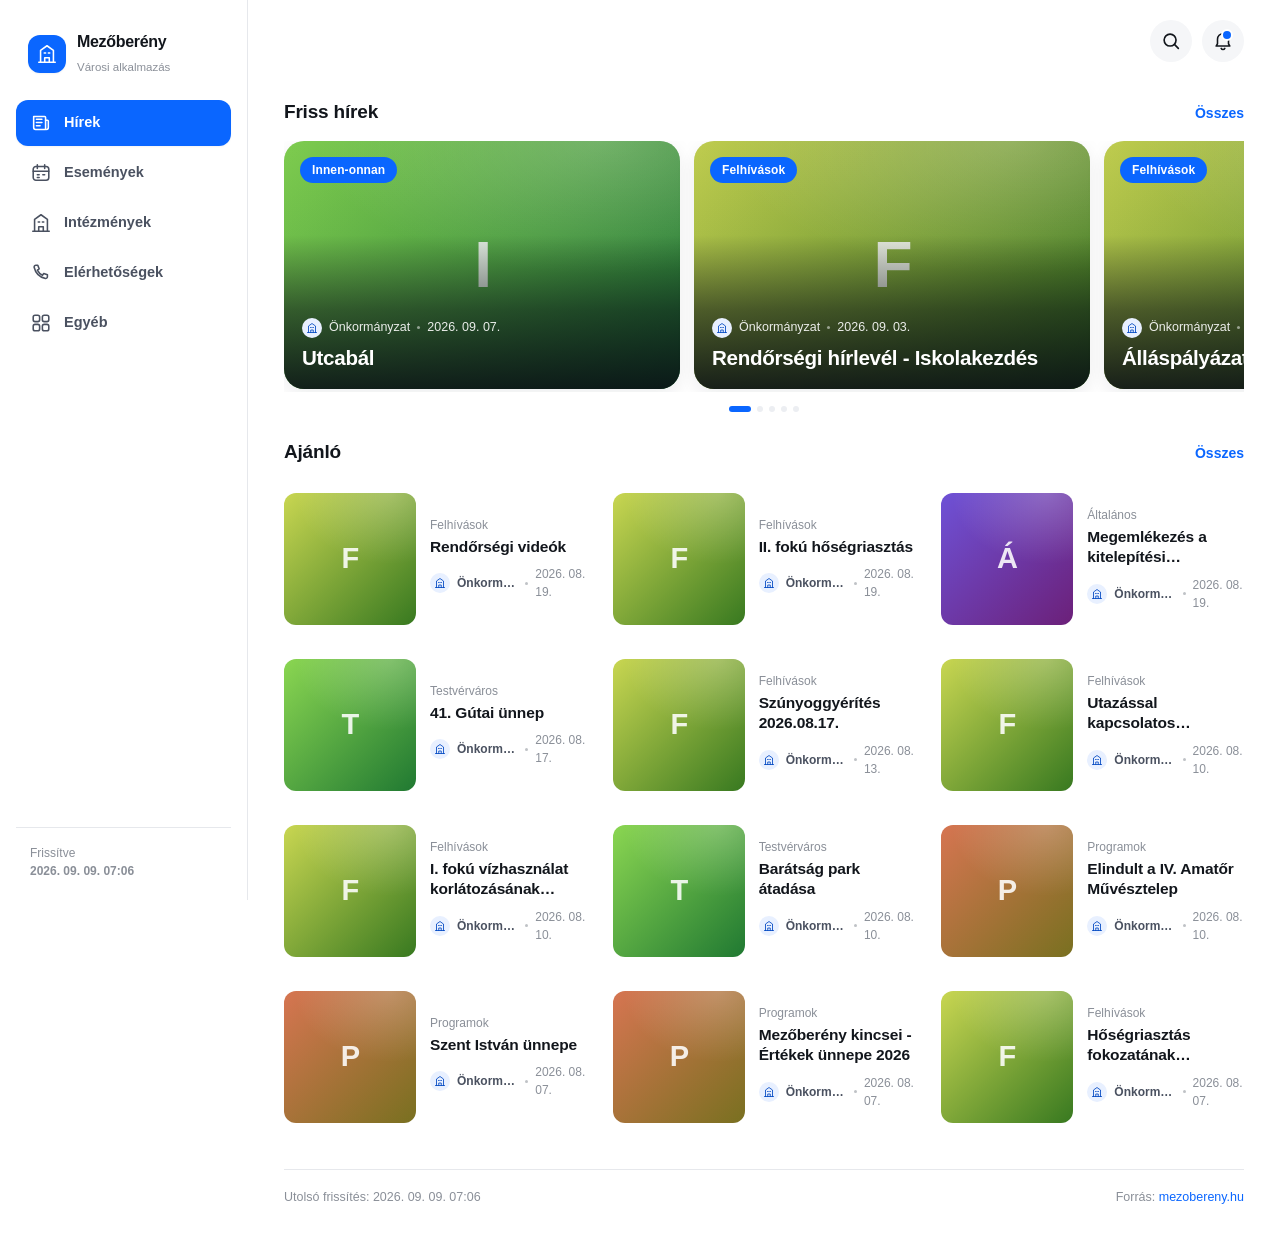
==== index.html @ 63f13761 "feat: Mezőberény hírolvasó és városi információs webalkalmazás Statikus, buildless webalkalmazás Git" ====
<!DOCTYPE html>
<html lang="hu">
<head>
<meta charset="utf-8">
<meta name="viewport" content="width=device-width, initial-scale=1, viewport-fit=cover">
<title>Mezőberény App</title>
<meta name="description" content="Mezőberény hírei, eseményei, intézményei és elérhetőségei egy helyen.">
<meta name="theme-color" content="#0a66ff">
<link rel="icon" href="data:image/svg+xml,<svg xmlns='http://www.w3.org/2000/svg' viewBox='0 0 100 100'><rect width='100' height='100' rx='22' fill='%230a66ff'/><text x='50' y='71' font-size='58' font-family='system-ui,sans-serif' font-weight='700' fill='white' text-anchor='middle'>M</text></svg>">
<link rel="stylesheet" href="assets/css/app.css">
</head>
<body>

<!-- Ikonkészlet: egyszer definiálva, <use>-zal hivatkozva. -->
<svg width="0" height="0" style="position:absolute" aria-hidden="true" focusable="false">
  <defs>
    <g id="i-news" fill="none" stroke="currentColor" stroke-width="1.7" stroke-linecap="round" stroke-linejoin="round">
      <path d="M4 5h12a1 1 0 0 1 1 1v13H6a2 2 0 0 1-2-2V5Z"/>
      <path d="M17 9h2a1 1 0 0 1 1 1v7a2 2 0 0 1-2 2"/>
      <path d="M7 8h6M7 11.5h6M7 15h4"/>
    </g>
    <g id="i-calendar" fill="none" stroke="currentColor" stroke-width="1.7" stroke-linecap="round" stroke-linejoin="round">
      <rect x="3.5" y="5" width="17" height="15" rx="3"/>
      <path d="M8 3v4M16 3v4M3.5 10h17M8 14h2M14 14h2M8 17h2"/>
    </g>
    <g id="i-building" fill="none" stroke="currentColor" stroke-width="1.7" stroke-linecap="round" stroke-linejoin="round">
      <path d="M3 21h18"/>
      <path d="M5 21V8l7-5 7 5v13"/>
      <path d="M9.5 21v-5h5v5"/>
      <path d="M9 11h1.5M13.5 11H15"/>
    </g>
    <g id="i-phone" fill="none" stroke="currentColor" stroke-width="1.7" stroke-linecap="round" stroke-linejoin="round">
      <path d="M6.5 3.5h2l1.5 4-2 1.4a12.5 12.5 0 0 0 5.6 5.6l1.4-2 4 1.5v2a2 2 0 0 1-2.2 2A16.5 16.5 0 0 1 4.5 5.7a2 2 0 0 1 2-2.2Z"/>
    </g>
    <g id="i-grid" fill="none" stroke="currentColor" stroke-width="1.7" stroke-linecap="round" stroke-linejoin="round">
      <rect x="3.5" y="3.5" width="7" height="7" rx="2"/>
      <rect x="13.5" y="3.5" width="7" height="7" rx="2"/>
      <rect x="3.5" y="13.5" width="7" height="7" rx="2"/>
      <rect x="13.5" y="13.5" width="7" height="7" rx="2"/>
    </g>
    <g id="i-search" fill="none" stroke="currentColor" stroke-width="1.8" stroke-linecap="round" stroke-linejoin="round">
      <circle cx="11" cy="11" r="6.5"/><path d="m16 16 4 4"/>
    </g>
    <g id="i-bell" fill="none" stroke="currentColor" stroke-width="1.7" stroke-linecap="round" stroke-linejoin="round">
      <path d="M18 15V10a6 6 0 1 0-12 0v5l-1.5 2.5h15L18 15Z"/>
      <path d="M10 20a2.2 2.2 0 0 0 4 0"/>
    </g>
    <g id="i-menu" fill="none" stroke="currentColor" stroke-width="1.8" stroke-linecap="round">
      <path d="M4 7h16M4 12h16M4 17h11"/>
    </g>
    <g id="i-back" fill="none" stroke="currentColor" stroke-width="1.9" stroke-linecap="round" stroke-linejoin="round">
      <path d="M14.5 5 8 12l6.5 7"/>
    </g>
    <g id="i-bookmark" fill="none" stroke="currentColor" stroke-width="1.7" stroke-linecap="round" stroke-linejoin="round">
      <path d="M6.5 4h11a1 1 0 0 1 1 1v15l-6.5-4.2L5.5 20V5a1 1 0 0 1 1-1Z"/>
    </g>
    <g id="i-more" fill="none" stroke="currentColor" stroke-width="2.2" stroke-linecap="round">
      <path d="M6 12h.01M12 12h.01M18 12h.01"/>
    </g>
    <g id="i-sliders" fill="none" stroke="currentColor" stroke-width="1.8" stroke-linecap="round" stroke-linejoin="round">
      <path d="M4 8h10M18 8h2M4 16h4M12 16h8"/>
      <circle cx="16" cy="8" r="2"/><circle cx="10" cy="16" r="2"/>
    </g>
    <g id="i-shield" fill="none" stroke="currentColor" stroke-width="1.8" stroke-linecap="round" stroke-linejoin="round">
      <path d="M12 3.2 5.5 6v5.5c0 4 2.7 7.4 6.5 8.8 3.8-1.4 6.5-4.8 6.5-8.8V6L12 3.2Z"/>
      <path d="m9.3 12 1.9 1.9 3.5-3.6"/>
    </g>
    <g id="i-clock" fill="none" stroke="currentColor" stroke-width="1.7" stroke-linecap="round" stroke-linejoin="round">
      <circle cx="12" cy="12" r="8.5"/><path d="M12 7.5V12l3 1.8"/>
    </g>
    <g id="i-external" fill="none" stroke="currentColor" stroke-width="1.8" stroke-linecap="round" stroke-linejoin="round">
      <path d="M14 4h6v6"/><path d="M20 4 11 13"/>
      <path d="M18 14.5V19a1.5 1.5 0 0 1-1.5 1.5H5.5A1.5 1.5 0 0 1 4 19V7.5A1.5 1.5 0 0 1 5.5 6H10"/>
    </g>
    <g id="i-inbox" fill="none" stroke="currentColor" stroke-width="1.7" stroke-linecap="round" stroke-linejoin="round">
      <path d="M3.5 13.5h4l1.5 3h6l1.5-3h4"/>
      <path d="M5.6 5.2h12.8a2 2 0 0 1 1.9 1.4l1.2 6.9v3a2 2 0 0 1-2 2H4.5a2 2 0 0 1-2-2v-3l1.2-6.9a2 2 0 0 1 1.9-1.4Z"/>
    </g>
    <g id="i-pin" fill="none" stroke="currentColor" stroke-width="1.8" stroke-linecap="round" stroke-linejoin="round">
      <path d="M9 4h6l-.8 5.2 2.8 2.4v1.9H7v-1.9l2.8-2.4L9 4Z"/><path d="M12 13.5V20"/>
    </g>
    <g id="i-alert" fill="none" stroke="currentColor" stroke-width="1.8" stroke-linecap="round" stroke-linejoin="round">
      <circle cx="12" cy="12" r="8.5"/><path d="M12 7.8v4.6M12 16.2h.01"/>
    </g>
    <g id="i-refresh" fill="none" stroke="currentColor" stroke-width="1.8" stroke-linecap="round" stroke-linejoin="round">
      <path d="M20 12a8 8 0 1 1-2.6-5.9"/><path d="M20 4.5V10h-5.5"/>
    </g>
  </defs>
</svg>

<div class="app">

  <!-- Desktop oldalsó navigáció -->
  <aside class="sidebar">
    <a class="brand" href="#/hirek">
      <span class="brand__mark" aria-hidden="true">
        <svg class="icon" viewBox="0 0 24 24"><use href="#i-building"/></svg>
      </span>
      <span>
        <span class="brand__name">Mezőberény</span><br>
        <span class="brand__sub">Városi alkalmazás</span>
      </span>
    </a>
    <nav class="navlist" id="sidebar-nav" aria-label="Fő navigáció"></nav>
    <div class="sidebar__foot" id="sidebar-foot"></div>
  </aside>

  <main class="main" id="view" tabindex="-1"></main>

  <!-- Mobil alsó navigáció -->
  <nav class="tabbar" id="tabbar" aria-label="Fő navigáció"></nav>
</div>

<script src="assets/js/app.js"></script>
</body>
</html>
---- assets/css/app.css ----
/* ==========================================================================
   Mezőberény App — design rendszer
   Fehér alap, élénk kék akcent, lekerekített kártyák, outline ikonok.
   ========================================================================== */

:root {
  --blue: #0a66ff;
  --blue-dark: #0047c2;
  --blue-soft: #e8f0ff;

  --bg: #ffffff;
  --surface: #f5f6f8;
  --surface-2: #eceef2;

  --text: #12161c;
  --text-2: #4a5160;
  --muted: #8a8f98;
  --line: #e6e8ec;

  --radius-lg: 20px;
  --radius-md: 16px;
  --radius-sm: 12px;

  --shadow-sm: 0 1px 2px rgba(16, 24, 40, 0.05);
  --shadow-md: 0 6px 20px rgba(16, 24, 40, 0.08);
  --shadow-lg: 0 12px 32px rgba(16, 24, 40, 0.14);

  --tabbar-h: 68px;
  --sidebar-w: 248px;
  --container: 1180px;

  --font: -apple-system, BlinkMacSystemFont, "Segoe UI", Roboto, "Helvetica Neue",
    Arial, "Noto Sans", sans-serif;
}

* { box-sizing: border-box; }

html { -webkit-text-size-adjust: 100%; }

body {
  margin: 0;
  font-family: var(--font);
  background: var(--bg);
  color: var(--text);
  font-size: 15px;
  line-height: 1.5;
  -webkit-font-smoothing: antialiased;
  overflow-x: hidden;
}

img { max-width: 100%; display: block; }

a { color: inherit; text-decoration: none; }

button {
  font: inherit;
  color: inherit;
  background: none;
  border: 0;
  cursor: pointer;
}

:focus-visible {
  outline: 2px solid var(--blue);
  outline-offset: 2px;
  border-radius: 6px;
}

.icon { width: 22px; height: 22px; flex: none; stroke-width: 1.7; }

.visually-hidden {
  position: absolute;
  width: 1px; height: 1px;
  padding: 0; margin: -1px;
  overflow: hidden;
  clip: rect(0 0 0 0);
  white-space: nowrap;
}

/* --------------------------------------------------------------- Layout -- */

.app {
  min-height: 100vh;
  display: flex;
  flex-direction: column;
}

.main {
  flex: 1;
  width: 100%;
  padding-bottom: calc(var(--tabbar-h) + env(safe-area-inset-bottom, 0px) + 16px);
}

.container {
  width: 100%;
  max-width: var(--container);
  margin: 0 auto;
  padding: 0 18px;
}

/* -------------------------------------------------------------- Topbar --- */

.topbar {
  position: sticky;
  top: 0;
  z-index: 30;
  display: flex;
  align-items: center;
  gap: 10px;
  padding: 14px 18px 10px;
  background: rgba(255, 255, 255, 0.88);
  backdrop-filter: saturate(180%) blur(12px);
}

.topbar__spacer { flex: 1; }

.icon-btn {
  width: 42px;
  height: 42px;
  border-radius: 50%;
  display: grid;
  place-items: center;
  background: var(--surface);
  color: var(--text);
  transition: background 0.15s ease, transform 0.15s ease;
}

.icon-btn:hover { background: var(--surface-2); }
.icon-btn:active { transform: scale(0.94); }

.icon-btn--badge { position: relative; }

.icon-btn--badge::after {
  content: "";
  position: absolute;
  top: 9px; right: 11px;
  width: 8px; height: 8px;
  border-radius: 50%;
  background: var(--blue);
  border: 2px solid var(--bg);
}

/* ------------------------------------------------------------ Headings --- */

.page-head { padding: 4px 0 14px; }

.page-head__title {
  margin: 0;
  font-size: 32px;
  line-height: 1.15;
  font-weight: 800;
  letter-spacing: -0.02em;
}

.page-head__sub {
  margin: 6px 0 0;
  color: var(--muted);
  font-size: 14px;
}

.section-head {
  display: flex;
  align-items: baseline;
  justify-content: space-between;
  gap: 12px;
  margin: 26px 0 14px;
}

.section-head__title {
  margin: 0;
  font-size: 19px;
  font-weight: 700;
  letter-spacing: -0.01em;
}

.section-head__link {
  color: var(--blue);
  font-size: 14px;
  font-weight: 600;
}

/* ---------------------------------------------------------------- Media -- */

/* Kép helye — ha nincs kép, kategóriaszínű gradiens + kezdőbetű. */
.media {
  position: relative;
  overflow: hidden;
  background: var(--surface-2);
  background-image: linear-gradient(135deg, var(--c1, #5b7cfa), var(--c2, #22306b));
}

.media__img {
  position: relative;
  /* A kép a kategóriaszínű helykitöltő FÖLÖTT van; ha a betöltés elbukik,
     az onerror eltávolítja az <img>-et és a helykitöltő marad látható. */
  z-index: 1;
  width: 100%;
  height: 100%;
  object-fit: cover;
}

.media__ph {
  position: absolute;
  inset: 0;
  display: grid;
  place-items: center;
  color: rgba(255, 255, 255, 0.92);
}

.media__ph-letter {
  font-size: clamp(28px, 22cqw, 64px);
  font-weight: 800;
  letter-spacing: -0.03em;
  opacity: 0.95;
  line-height: 1;
}

.media__ph::before {
  content: "";
  position: absolute;
  inset: 0;
  background:
    radial-gradient(120% 90% at 80% 0%, rgba(255, 255, 255, 0.22), transparent 60%);
}

/* ----------------------------------------------------------------- Badge -- */

.badge {
  display: inline-flex;
  align-items: center;
  height: 26px;
  padding: 0 12px;
  border-radius: 999px;
  background: var(--blue);
  color: #fff;
  font-size: 12px;
  font-weight: 600;
  letter-spacing: 0.01em;
  white-space: nowrap;
}

.badge--ghost {
  background: var(--blue-soft);
  color: var(--blue-dark);
}

.badge--pin {
  background: #fff3e0;
  color: #b45309;
  gap: 5px;
}

/* ------------------------------------------------------------------ Hero -- */

.hero {
  position: relative;
  margin-top: 4px;
}

.hero__track {
  display: flex;
  gap: 14px;
  overflow-x: auto;
  scroll-snap-type: x mandatory;
  scrollbar-width: none;
  padding-bottom: 4px;
}

.hero__track::-webkit-scrollbar { display: none; }

.hero__card {
  position: relative;
  flex: 0 0 100%;
  scroll-snap-align: center;
  aspect-ratio: 16 / 10;
  border-radius: var(--radius-lg);
  overflow: hidden;
  container-type: inline-size;
  box-shadow: var(--shadow-md);
  isolation: isolate;
}

.hero__card .media { position: absolute; inset: 0; }

.hero__card::after {
  content: "";
  position: absolute;
  inset: 0;
  background: linear-gradient(
    to top,
    rgba(8, 12, 20, 0.88) 0%,
    rgba(8, 12, 20, 0.55) 32%,
    rgba(8, 12, 20, 0.05) 62%
  );
}

.hero__body {
  position: absolute;
  inset: auto 0 0 0;
  z-index: 1;
  padding: 18px;
  color: #fff;
}

.hero__badge {
  position: absolute;
  top: 16px; left: 16px;
  z-index: 1;
}

.hero__meta {
  display: flex;
  align-items: center;
  gap: 7px;
  font-size: 12.5px;
  color: rgba(255, 255, 255, 0.9);
  margin-bottom: 7px;
}

.hero__title {
  margin: 0;
  font-size: clamp(18px, 5.2cqw, 26px);
  line-height: 1.25;
  font-weight: 700;
  letter-spacing: -0.015em;
  display: -webkit-box;
  -webkit-line-clamp: 2;
  -webkit-box-orient: vertical;
  overflow: hidden;
}

.hero__dots {
  display: flex;
  justify-content: center;
  gap: 6px;
  margin-top: 14px;
}

.hero__dot {
  width: 6px; height: 6px;
  border-radius: 999px;
  background: var(--surface-2);
  transition: width 0.2s ease, background 0.2s ease;
}

.hero__dot[aria-current="true"] {
  width: 22px;
  background: var(--blue);
}

/* ------------------------------------------------------------------ List -- */

.list { display: grid; gap: 4px; }

.row {
  display: grid;
  grid-template-columns: 104px 1fr;
  gap: 14px;
  align-items: center;
  padding: 12px 0;
  border-radius: var(--radius-md);
  transition: background 0.15s ease;
}

.row:hover { background: var(--surface); }

.row__media {
  aspect-ratio: 1 / 1;
  border-radius: var(--radius-sm);
  container-type: inline-size;
}

.row__body { min-width: 0; }

.row__cat {
  font-size: 12px;
  color: var(--muted);
  font-weight: 500;
  margin-bottom: 3px;
}

.row__title {
  margin: 0 0 8px;
  font-size: 15.5px;
  line-height: 1.32;
  font-weight: 700;
  letter-spacing: -0.01em;
  display: -webkit-box;
  -webkit-line-clamp: 2;
  -webkit-box-orient: vertical;
  overflow: hidden;
}

.row__meta {
  display: flex;
  align-items: center;
  gap: 7px;
  font-size: 12px;
  color: var(--muted);
  min-width: 0;
}

.row__meta-name {
  color: var(--text-2);
  font-weight: 600;
  white-space: nowrap;
  overflow: hidden;
  text-overflow: ellipsis;
}

.row__excerpt {
  margin: 0 0 8px;
  font-size: 13.5px;
  color: var(--text-2);
  display: -webkit-box;
  -webkit-line-clamp: 2;
  -webkit-box-orient: vertical;
  overflow: hidden;
}

/* Intézményi "avatar" — nem személy, hanem kibocsátó szervezet. */
.orgmark {
  width: 20px; height: 20px;
  border-radius: 50%;
  display: grid;
  place-items: center;
  background: var(--blue-soft);
  color: var(--blue-dark);
  flex: none;
}

.orgmark .icon { width: 12px; height: 12px; stroke-width: 2; }

.dot-sep {
  width: 3px; height: 3px;
  border-radius: 50%;
  background: currentColor;
  opacity: 0.55;
  flex: none;
}

/* ---------------------------------------------------------------- Search -- */

.search {
  display: flex;
  align-items: center;
  gap: 10px;
  margin: 6px 0 16px;
}

.search__field {
  flex: 1;
  display: flex;
  align-items: center;
  gap: 10px;
  height: 50px;
  padding: 0 16px;
  border-radius: var(--radius-md);
  background: var(--surface);
  color: var(--muted);
  border: 1px solid transparent;
  transition: border-color 0.15s ease, background 0.15s ease;
}

.search__field:focus-within {
  background: var(--bg);
  border-color: var(--blue);
}

.search__input {
  flex: 1;
  min-width: 0;
  border: 0;
  background: none;
  font: inherit;
  color: var(--text);
  outline: none;
}

.search__input::placeholder { color: var(--muted); }

.search__filter {
  width: 50px; height: 50px;
  border-radius: 50%;
  background: var(--blue);
  color: #fff;
  display: grid;
  place-items: center;
  flex: none;
  box-shadow: var(--shadow-sm);
}

.search__filter[aria-pressed="true"] { background: var(--blue-dark); }

/* ----------------------------------------------------------------- Pills -- */

.pills {
  display: flex;
  gap: 8px;
  overflow-x: auto;
  scrollbar-width: none;
  padding: 2px 0 14px;
  /* A vízszintes görgetés ne vágja le a pillt a konténer szélénél. */
  margin: 0 -18px;
  padding-left: 18px;
  padding-right: 18px;
}

.pills::-webkit-scrollbar { display: none; }

.pill {
  flex: none;
  height: 36px;
  padding: 0 16px;
  border-radius: 999px;
  background: var(--surface);
  color: var(--text-2);
  font-size: 13.5px;
  font-weight: 600;
  white-space: nowrap;
  transition: background 0.15s ease, color 0.15s ease;
}

.pill:hover { background: var(--surface-2); }

.pill[aria-pressed="true"] {
  background: var(--blue);
  color: #fff;
}

/* --------------------------------------------------------------- Article -- */

.article__hero {
  position: relative;
  height: clamp(260px, 42vh, 420px);
  container-type: inline-size;
  overflow: hidden;
}

/* A hero képe/helykitöltője kitölti a fejlécet — enélkül a .media
   magassága 0 lenne, és kép híján semmi nem látszana. */
.article__hero .media { position: absolute; inset: 0; }

.article__hero::after {
  content: "";
  position: absolute;
  inset: 0;
  background: linear-gradient(
    to top,
    rgba(8, 12, 20, 0.85) 0%,
    rgba(8, 12, 20, 0.35) 45%,
    rgba(8, 12, 20, 0.28) 100%
  );
}

.article__hero-body {
  position: absolute;
  z-index: 1;
  inset: auto 0 0 0;
  padding: 20px 18px 34px;
  color: #fff;
}

.article__hero-title {
  margin: 10px 0 6px;
  font-size: clamp(21px, 3.4vw, 30px);
  line-height: 1.22;
  font-weight: 800;
  letter-spacing: -0.02em;
}

.article__hero-meta {
  font-size: 12.5px;
  color: rgba(255, 255, 255, 0.86);
  display: flex;
  align-items: center;
  gap: 7px;
}

.floatbar {
  position: absolute;
  z-index: 2;
  top: 14px; left: 14px; right: 14px;
  display: flex;
  align-items: center;
  gap: 10px;
}

.floatbar__spacer { flex: 1; }

.float-btn {
  width: 40px; height: 40px;
  border-radius: 50%;
  display: grid;
  place-items: center;
  background: rgba(255, 255, 255, 0.22);
  backdrop-filter: blur(8px);
  color: #fff;
  border: 1px solid rgba(255, 255, 255, 0.28);
  transition: background 0.15s ease, transform 0.15s ease;
}

.float-btn:hover { background: rgba(255, 255, 255, 0.34); }
.float-btn:active { transform: scale(0.93); }
.float-btn[aria-pressed="true"] { background: var(--blue); border-color: var(--blue); }

.article__sheet {
  position: relative;
  margin-top: -22px;
  border-radius: 22px 22px 0 0;
  background: var(--bg);
  padding: 22px 18px 40px;
}

.source {
  display: flex;
  align-items: center;
  gap: 11px;
  padding-bottom: 18px;
  border-bottom: 1px solid var(--line);
  margin-bottom: 18px;
}

.source__mark {
  width: 42px; height: 42px;
  border-radius: 50%;
  background: var(--blue-soft);
  color: var(--blue-dark);
  display: grid;
  place-items: center;
  flex: none;
}

.source__name {
  font-weight: 700;
  font-size: 15px;
  display: flex;
  align-items: center;
  gap: 6px;
}

.source__sub {
  font-size: 12.5px;
  color: var(--muted);
}

.prose {
  font-size: 16px;
  line-height: 1.72;
  color: var(--text-2);
  max-width: 68ch;
}

.prose p { margin: 0 0 1.05em; }
.prose h2, .prose h3 { color: var(--text); line-height: 1.3; margin: 1.6em 0 0.5em; }
.prose h2 { font-size: 19px; }
.prose h3 { font-size: 17px; }
.prose a { color: var(--blue); text-decoration: underline; text-underline-offset: 2px; }
.prose ul, .prose ol { margin: 0 0 1.05em; padding-left: 1.3em; }
.prose li { margin-bottom: 0.35em; }
.prose strong { color: var(--text); }

.prose blockquote {
  margin: 0 0 1.05em;
  padding: 12px 16px;
  border-left: 3px solid var(--blue);
  border-radius: 0 var(--radius-sm) var(--radius-sm) 0;
  background: var(--blue-soft);
  color: var(--text-2);
}

.prose blockquote p:last-child { margin-bottom: 0; }

.readmore {
  display: inline-flex;
  align-items: center;
  gap: 8px;
  margin-top: 10px;
  height: 48px;
  padding: 0 22px;
  border-radius: 999px;
  background: var(--blue);
  color: #fff;
  font-weight: 650;
  box-shadow: var(--shadow-sm);
  transition: background 0.15s ease;
}

.readmore:hover { background: var(--blue-dark); }

/* ----------------------------------------------------------------- State -- */

.state {
  text-align: center;
  padding: 56px 20px;
  color: var(--muted);
}

.state__mark {
  width: 64px; height: 64px;
  border-radius: 50%;
  background: var(--surface);
  color: var(--muted);
  display: grid;
  place-items: center;
  margin: 0 auto 16px;
}

.state__mark .icon { width: 28px; height: 28px; }

.state__title {
  margin: 0 0 6px;
  font-size: 17px;
  font-weight: 700;
  color: var(--text);
}

.state__text { margin: 0 auto; max-width: 42ch; font-size: 14px; }

.skeleton {
  background: linear-gradient(90deg, var(--surface) 25%, var(--surface-2) 37%, var(--surface) 63%);
  background-size: 400% 100%;
  animation: shimmer 1.3s ease-in-out infinite;
  border-radius: var(--radius-sm);
}

@keyframes shimmer {
  0% { background-position: 100% 0; }
  100% { background-position: -100% 0; }
}

@media (prefers-reduced-motion: reduce) {
  .skeleton { animation: none; }
  * { scroll-behavior: auto !important; }
}

.footer-note {
  margin-top: 34px;
  padding: 18px 0 8px;
  border-top: 1px solid var(--line);
  color: var(--muted);
  font-size: 12.5px;
  display: flex;
  flex-wrap: wrap;
  gap: 6px 14px;
  justify-content: space-between;
}

.footer-note a { color: var(--blue); }

/* --------------------------------------------------------------- Tabbar --- */

.tabbar {
  position: fixed;
  z-index: 40;
  left: 0; right: 0; bottom: 0;
  height: calc(var(--tabbar-h) + env(safe-area-inset-bottom, 0px));
  padding-bottom: env(safe-area-inset-bottom, 0px);
  display: flex;
  align-items: center;
  justify-content: space-around;
  gap: 2px;
  background: rgba(255, 255, 255, 0.94);
  backdrop-filter: saturate(180%) blur(14px);
  border-top: 1px solid var(--line);
}

.tab {
  flex: 1 1 0;
  min-width: 0;
  height: 52px;
  display: flex;
  flex-direction: column;
  align-items: center;
  justify-content: center;
  gap: 3px;
  color: var(--muted);
  border-radius: 14px;
  transition: color 0.15s ease, background 0.15s ease;
}

.tab__label {
  font-size: 10.5px;
  font-weight: 600;
  letter-spacing: -0.01em;
  max-width: 100%;
  overflow: hidden;
  text-overflow: ellipsis;
  white-space: nowrap;
}

.tab .icon { width: 21px; height: 21px; }

.tab[aria-current="page"] { color: var(--blue); }

.tab[aria-current="page"] .icon { stroke-width: 2.1; }

/* --------------------------------------------------------------- Sidebar -- */

.sidebar { display: none; }

.brand {
  display: flex;
  align-items: center;
  gap: 11px;
  padding: 4px 12px 22px;
}

.brand__mark {
  width: 38px; height: 38px;
  border-radius: 12px;
  background: var(--blue);
  color: #fff;
  display: grid;
  place-items: center;
  flex: none;
  box-shadow: var(--shadow-sm);
}

.brand__name {
  font-weight: 800;
  font-size: 16px;
  letter-spacing: -0.02em;
  line-height: 1.15;
}

.brand__sub { font-size: 11.5px; color: var(--muted); }

.navlist { display: grid; gap: 4px; }

.navlink {
  display: flex;
  align-items: center;
  gap: 12px;
  height: 46px;
  padding: 0 14px;
  border-radius: 12px;
  color: var(--text-2);
  font-weight: 600;
  font-size: 14.5px;
  transition: background 0.15s ease, color 0.15s ease;
}

.navlink:hover { background: var(--surface); color: var(--text); }

.navlink[aria-current="page"] {
  background: var(--blue);
  color: #fff;
  box-shadow: var(--shadow-sm);
}

/* ====================================================== Tablet: ≥ 640px === */

@media (min-width: 640px) {
  body { font-size: 15.5px; }

  .grid {
    display: grid;
    grid-template-columns: repeat(2, minmax(0, 1fr));
    gap: 8px 22px;
  }

  .hero__card { flex-basis: calc(70% - 7px); }

  .page-head__title { font-size: 38px; }

  .article__sheet { padding: 26px 24px 48px; }
  .article__hero-body { padding: 22px 24px 36px; }
  .floatbar { top: 18px; left: 20px; right: 20px; }
}

/* ===================================================== Desktop: ≥ 1024px === */

@media (min-width: 1024px) {
  body { font-size: 16px; }

  .app { flex-direction: row; }

  .sidebar {
    display: flex;
    flex-direction: column;
    position: sticky;
    top: 0;
    align-self: flex-start;
    height: 100vh;
    width: var(--sidebar-w);
    flex: none;
    padding: 26px 16px 20px;
    border-right: 1px solid var(--line);
    overflow-y: auto;
  }

  .sidebar__foot {
    margin-top: auto;
    padding: 16px 14px 0;
    border-top: 1px solid var(--line);
    color: var(--muted);
    font-size: 12px;
  }

  .tabbar { display: none; }

  .main {
    padding-bottom: 40px;
    min-width: 0;
  }

  .container { padding: 0 36px; }

  .topbar {
    padding: 20px 36px 10px;
    background: none;
    backdrop-filter: none;
    max-width: calc(var(--container) + 36px);
    margin: 0 auto;
  }

  /* Desktopon a hamburger felesleges — ott van az oldalsó menü. */
  .topbar__menu { display: none; }

  .grid { grid-template-columns: repeat(3, minmax(0, 1fr)); gap: 10px 26px; }

  .hero__card { flex-basis: calc(50% - 7px); }

  .page-head__title { font-size: 44px; }

  /* Cikk részletnézet: kétállású olvasó elrendezés. */
  .article {
    max-width: var(--container);
    margin: 0 auto;
    padding: 8px 36px 56px;
  }

  .article__hero {
    height: 420px;
    border-radius: var(--radius-lg);
    overflow: hidden;
  }

  .article__sheet {
    margin-top: 0;
    padding: 28px 0 0;
    display: grid;
    grid-template-columns: minmax(0, 250px) minmax(0, 1fr);
    gap: 44px;
    align-items: start;
  }

  .article__aside { position: sticky; top: 28px; }

  .source {
    display: grid;
    justify-items: start;
    gap: 10px;
    padding-bottom: 20px;
  }

  .prose { font-size: 17px; }

  .row { grid-template-columns: 132px 1fr; }
}

@media (min-width: 1280px) {
  .hero__card { flex-basis: calc(42% - 7px); }
}
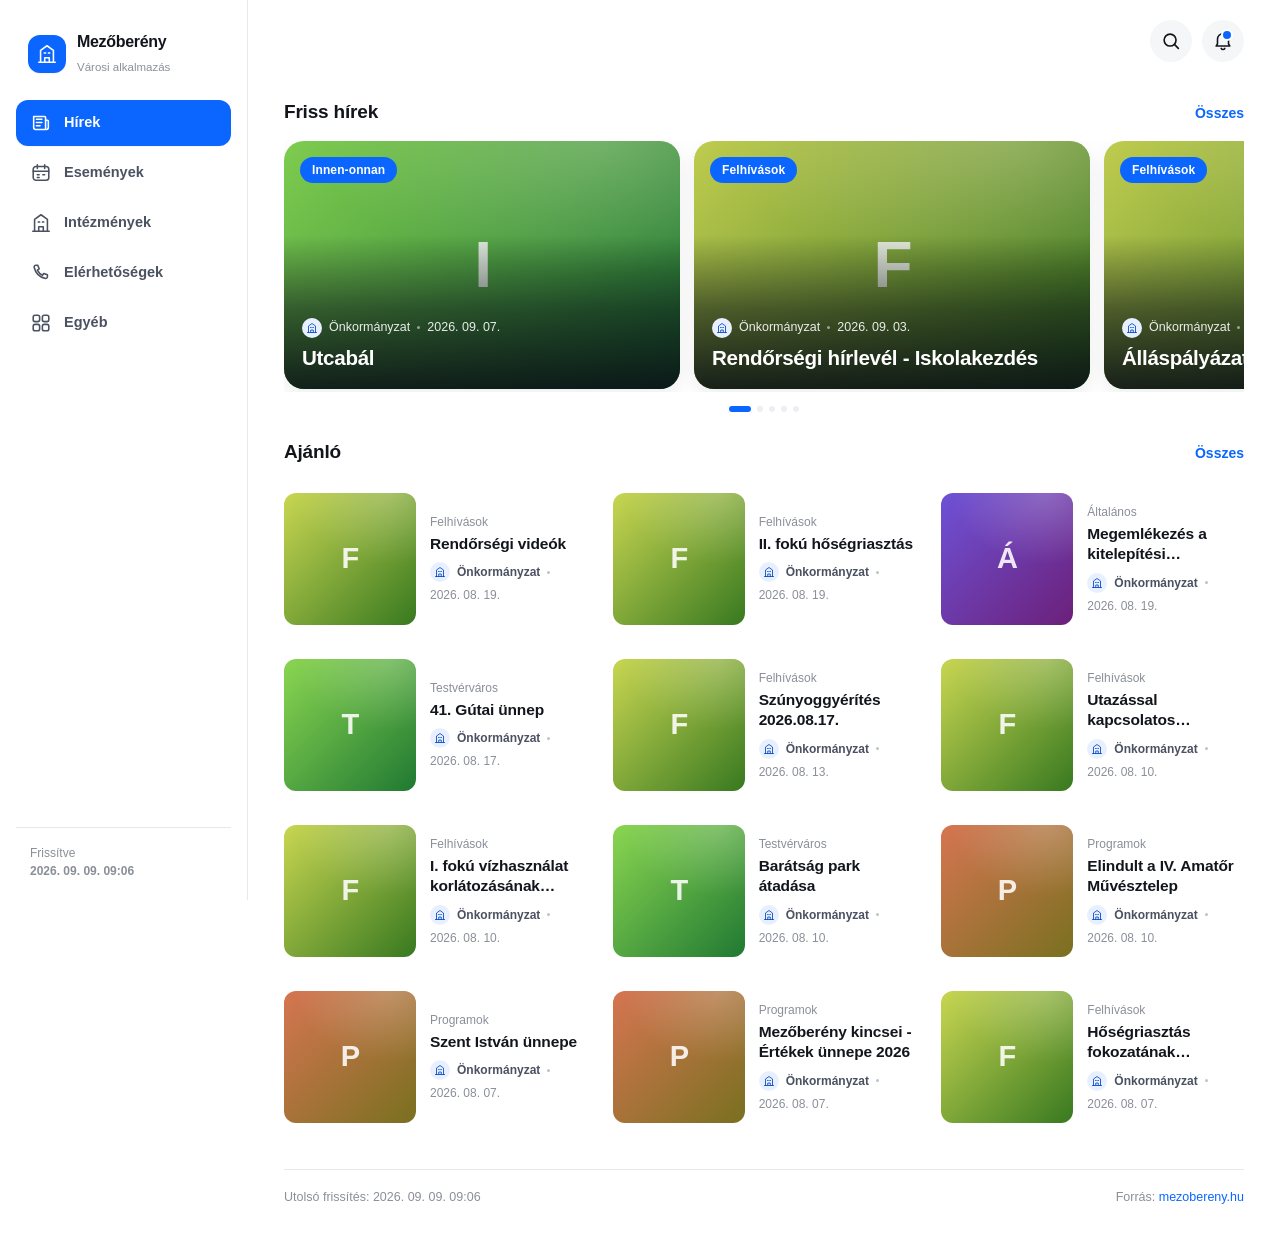
==== commit e9333e3d: "feat: munkaidős ütemezés, hibajelző sáv és bővített infó rovatok Ütemezés (adatforgalom csökkentése)" ====
--- a/index.html
+++ b/index.html
@@ -82,6 +82,33 @@
     <g id="i-alert" fill="none" stroke="currentColor" stroke-width="1.8" stroke-linecap="round" stroke-linejoin="round">
       <circle cx="12" cy="12" r="8.5"/><path d="M12 7.8v4.6M12 16.2h.01"/>
     </g>
+    <g id="i-globe" fill="none" stroke="currentColor" stroke-width="1.7" stroke-linecap="round" stroke-linejoin="round">
+      <circle cx="12" cy="12" r="8.5"/>
+      <path d="M3.5 12h17"/>
+      <path d="M12 3.5c2.2 2.3 3.4 5.3 3.4 8.5S14.2 18.2 12 20.5c-2.2-2.3-3.4-5.3-3.4-8.5S9.8 5.8 12 3.5Z"/>
+    </g>
+    <g id="i-facebook">
+      <path fill="currentColor" d="M22 12.06C22 6.5 17.52 2 12 2S2 6.5 2 12.06c0 5.02 3.66 9.18 8.44 9.94v-7.03H7.9v-2.9h2.54V9.85c0-2.52 1.5-3.91 3.77-3.91 1.09 0 2.24.2 2.24.2v2.46h-1.26c-1.24 0-1.63.78-1.63 1.57v1.89h2.78l-.44 2.9h-2.34V22c4.78-.76 8.44-4.92 8.44-9.94Z"/>
+    </g>
+    <g id="i-mail" fill="none" stroke="currentColor" stroke-width="1.7" stroke-linecap="round" stroke-linejoin="round">
+      <rect x="3" y="5.5" width="18" height="13" rx="2.5"/>
+      <path d="m3.8 7 7.1 5.2a2 2 0 0 0 2.2 0L20.2 7"/>
+    </g>
+    <g id="i-arrow-right" fill="none" stroke="currentColor" stroke-width="2" stroke-linecap="round" stroke-linejoin="round">
+      <path d="M4.5 12h14"/><path d="m13 6.5 5.5 5.5-5.5 5.5"/>
+    </g>
+    <g id="i-map-pin" fill="none" stroke="currentColor" stroke-width="1.7" stroke-linecap="round" stroke-linejoin="round">
+      <path d="M12 21s6.5-5.5 6.5-10.4A6.5 6.5 0 0 0 5.5 10.6C5.5 15.5 12 21 12 21Z"/>
+      <circle cx="12" cy="10.5" r="2.4"/>
+    </g>
+    <g id="i-chevron" fill="none" stroke="currentColor" stroke-width="1.9" stroke-linecap="round" stroke-linejoin="round">
+      <path d="m9.5 5 7 7-7 7"/>
+    </g>
+    <g id="i-calendar-check" fill="none" stroke="currentColor" stroke-width="1.7" stroke-linecap="round" stroke-linejoin="round">
+      <rect x="3.5" y="5" width="17" height="15" rx="3"/>
+      <path d="M8 3v4M16 3v4M3.5 10h17"/>
+      <path d="m9 14.8 2 2 4-4"/>
+    </g>
     <g id="i-refresh" fill="none" stroke="currentColor" stroke-width="1.8" stroke-linecap="round" stroke-linejoin="round">
       <path d="M20 12a8 8 0 1 1-2.6-5.9"/><path d="M20 4.5V10h-5.5"/>
     </g>
--- a/assets/css/app.css
+++ b/assets/css/app.css
@@ -394,7 +394,8 @@
 .row__meta {
   display: flex;
   align-items: center;
-  gap: 7px;
+  flex-wrap: wrap;
+  gap: 4px 7px;
   font-size: 12px;
   color: var(--muted);
   min-width: 0;
@@ -747,6 +748,205 @@
 }
 
 .footer-note a { color: var(--blue); }
+
+/* ---------------------------------------------------------------- Banner -- */
+
+/* Tájékoztató sáv, ha a hírfrissítés elbukott — a meglévő hírek maradnak. */
+.banner {
+  display: flex;
+  align-items: flex-start;
+  gap: 11px;
+  margin: 6px 0 18px;
+  padding: 13px 16px;
+  border-radius: var(--radius-md);
+  background: #fff8e6;
+  border: 1px solid #f5d98a;
+  color: #7a5312;
+  font-size: 13.5px;
+  line-height: 1.5;
+}
+
+.banner__icon { flex: none; color: #b45309; display: grid; place-items: center; }
+.banner__icon .icon { width: 20px; height: 20px; }
+
+/* ------------------------------------------------------------ Countdown --- */
+
+.countdown {
+  display: inline-flex;
+  align-items: center;
+  height: 22px;
+  padding: 0 10px;
+  border-radius: 999px;
+  background: var(--blue);
+  color: #fff;
+  font-size: 11.5px;
+  font-weight: 700;
+  white-space: nowrap;
+  flex: none;
+}
+
+.countdown--past { background: var(--surface-2); color: var(--muted); }
+
+/* Lezajlott események: visszafogott, szürkített megjelenés. */
+.past-block { margin-top: 30px; }
+
+.past-block .section-head__title { color: var(--muted); }
+
+.row--past { opacity: 0.62; }
+.row--past .media { filter: grayscale(1); }
+.row--past .row__title { color: var(--text-2); font-weight: 600; }
+.row--past:hover { opacity: 0.85; }
+
+.section-head__count {
+  font-size: 12.5px;
+  font-weight: 600;
+  color: var(--muted);
+  background: var(--surface);
+  border-radius: 999px;
+  padding: 3px 10px;
+}
+
+/* -------------------------------------------------------------- Contact --- */
+
+.contact {
+  display: grid;
+  gap: 2px;
+  margin: 18px 0 4px;
+  padding: 6px 0;
+  border-top: 1px solid var(--line);
+}
+
+.contact__row {
+  display: flex;
+  align-items: center;
+  gap: 11px;
+  padding: 11px 4px;
+  color: var(--text-2);
+  font-size: 14.5px;
+  border-radius: var(--radius-sm);
+  transition: background 0.15s ease, color 0.15s ease;
+}
+
+.contact__row .icon { color: var(--blue); width: 19px; height: 19px; }
+
+a.contact__row:hover { background: var(--surface); color: var(--text); }
+
+/* --------------------------------------------------------------- Links ---- */
+
+.linklist { display: grid; gap: 10px; margin: 4px 0 8px; }
+
+.linkrow {
+  display: flex;
+  align-items: center;
+  gap: 14px;
+  padding: 14px 16px;
+  border-radius: var(--radius-md);
+  background: var(--surface);
+  border: 1px solid transparent;
+  transition: background 0.15s ease, border-color 0.15s ease, transform 0.15s ease;
+}
+
+a.linkrow:hover {
+  background: var(--bg);
+  border-color: var(--line);
+  box-shadow: var(--shadow-sm);
+}
+
+a.linkrow:active { transform: scale(0.99); }
+
+.linkrow--disabled { opacity: 0.65; }
+
+.linkrow__icon {
+  width: 40px; height: 40px;
+  border-radius: 12px;
+  display: grid;
+  place-items: center;
+  flex: none;
+  color: #fff;
+}
+
+.linkrow__icon .icon { width: 22px; height: 22px; }
+
+.linkrow__icon--fb { background: #1877f2; }
+.linkrow__icon--web { background: var(--blue); }
+
+.linkrow__label {
+  flex: 1;
+  min-width: 0;
+  font-weight: 650;
+  font-size: 15px;
+  letter-spacing: -0.01em;
+}
+
+.linkrow__go { color: var(--muted); display: grid; place-items: center; flex: none; }
+.linkrow__go .icon { width: 18px; height: 18px; }
+
+.linkrow__note {
+  font-size: 12px;
+  color: var(--muted);
+  font-weight: 600;
+  flex: none;
+}
+
+/* ----------------------------------------------------------- Fejlesztő ---- */
+
+.dev { margin-top: 34px; }
+
+.dev__title {
+  margin: 0 0 12px;
+  font-size: 13px;
+  font-weight: 700;
+  color: var(--muted);
+  text-transform: uppercase;
+  letter-spacing: 0.06em;
+}
+
+.dev__row {
+  display: flex;
+  align-items: center;
+  gap: 10px;
+  padding: 12px 16px;
+  border-radius: var(--radius-md);
+  background: var(--surface);
+}
+
+.dev__name {
+  flex: 1;
+  min-width: 0;
+  font-weight: 650;
+  font-size: 15px;
+}
+
+.dev__btn {
+  width: 38px; height: 38px;
+  border-radius: 50%;
+  display: grid;
+  place-items: center;
+  flex: none;
+  background: var(--bg);
+  color: var(--text-2);
+  border: 1px solid var(--line);
+  transition: transform 0.15s ease, background 0.15s ease, color 0.15s ease;
+}
+
+.dev__btn:hover { background: var(--surface-2); color: var(--text); }
+.dev__btn:active { transform: scale(0.93); }
+
+/* A fejlesztő oldalára mutató nyíl zöld, hogy elkülönüljön az e-mailtől. */
+.dev__btn--go {
+  background: #16a34a;
+  border-color: #16a34a;
+  color: #fff;
+}
+
+.dev__btn--go:hover { background: #15803d; color: #fff; }
+
+.dev__note {
+  margin: 12px 2px 0;
+  font-size: 12.5px;
+  line-height: 1.55;
+  color: var(--muted);
+}
 
 /* --------------------------------------------------------------- Tabbar --- */
 
@@ -920,6 +1120,8 @@
 
   .grid { grid-template-columns: repeat(3, minmax(0, 1fr)); gap: 10px 26px; }
 
+  .grid--wide { grid-template-columns: repeat(2, minmax(0, 1fr)); gap: 10px 30px; }
+
   .hero__card { flex-basis: calc(50% - 7px); }
 
   .page-head__title { font-size: 44px; }
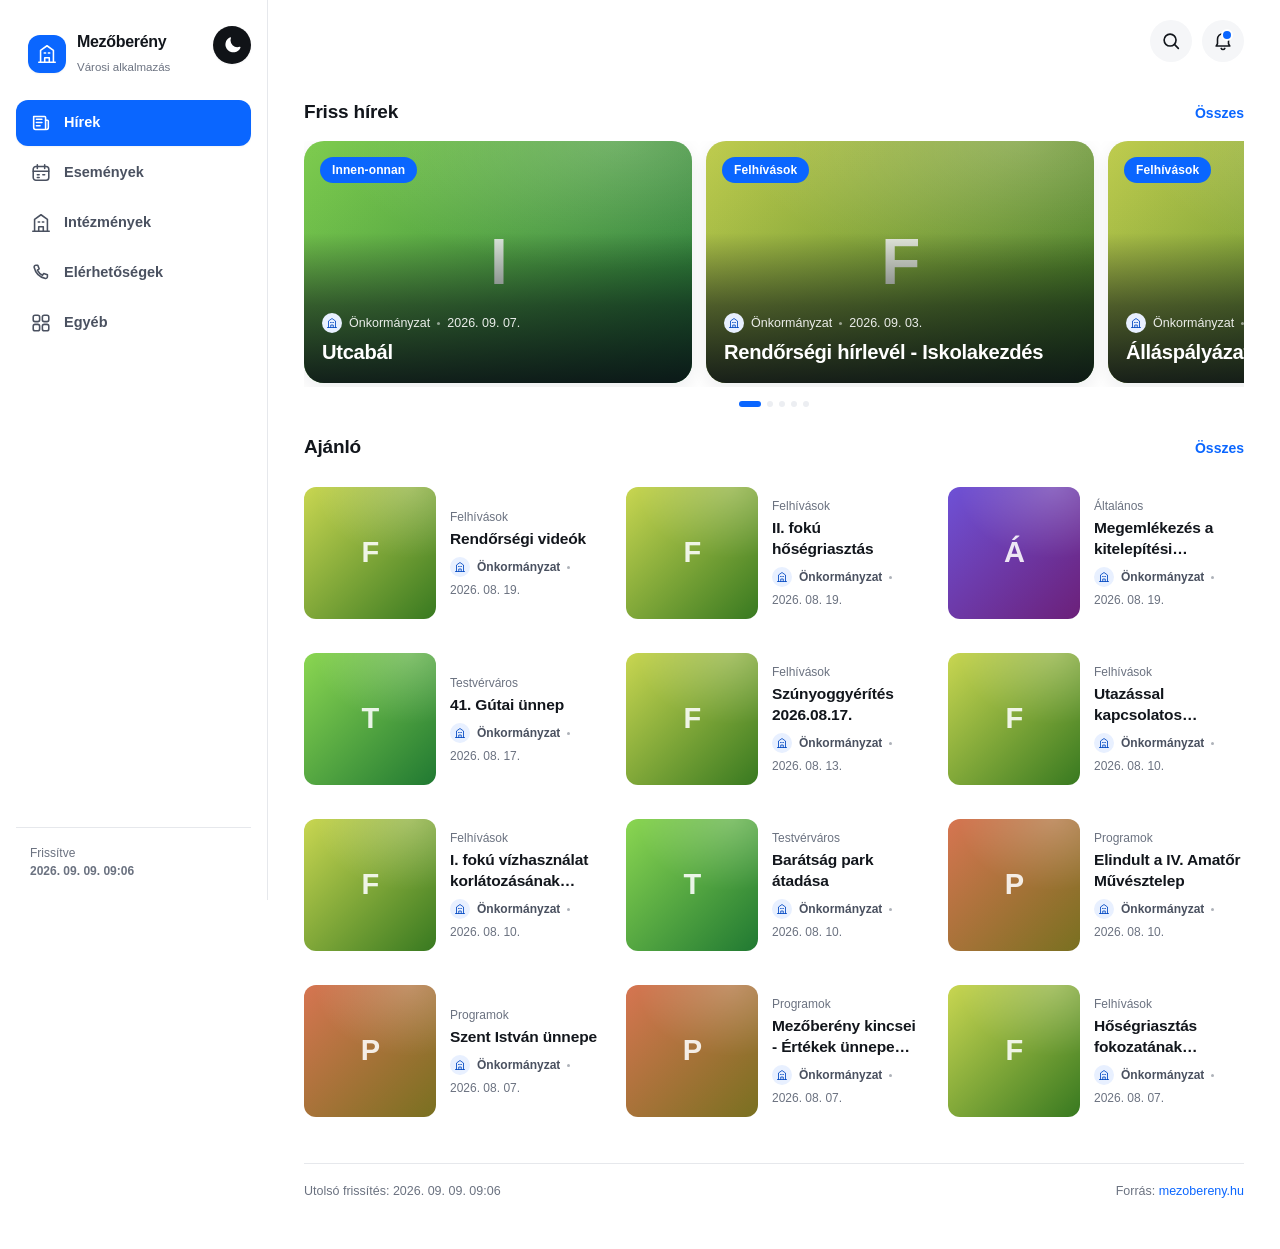
==== commit dd650342: "feat: sötét és világos téma témaváltó gombbal A bal felső sarokba került egy kör alakú kapcsoló: vil" ====
--- a/index.html
+++ b/index.html
@@ -7,6 +7,18 @@
 <meta name="description" content="Mezőberény hírei, eseményei, intézményei és elérhetőségei egy helyen.">
 <meta name="theme-color" content="#0a66ff">
 <link rel="icon" href="data:image/svg+xml,<svg xmlns='http://www.w3.org/2000/svg' viewBox='0 0 100 100'><rect width='100' height='100' rx='22' fill='%230a66ff'/><text x='50' y='71' font-size='58' font-family='system-ui,sans-serif' font-weight='700' fill='white' text-anchor='middle'>M</text></svg>">
+<script>
+/* A témát még a CSS betöltése előtt beállítjuk, hogy ne villanjon fel
+   egy pillanatra a rossz színséma. A teljes logika az app.js-ben van. */
+(function () {
+  try {
+    var saved = localStorage.getItem('mb.theme');
+    if (saved === 'dark' || saved === 'light') {
+      document.documentElement.setAttribute('data-theme', saved);
+    }
+  } catch (error) { /* privát mód: marad a rendszerbeállítás */ }
+})();
+</script>
 <link rel="stylesheet" href="assets/css/app.css">
 </head>
 <body>
@@ -109,6 +121,18 @@
       <path d="M8 3v4M16 3v4M3.5 10h17"/>
       <path d="m9 14.8 2 2 4-4"/>
     </g>
+    <!-- Fogyó hold: a sötét témára váltó gomb jele (világos témában). -->
+    <g id="i-moon">
+      <path fill="currentColor" d="M21.1 13.6a8.6 8.6 0 0 1-11-11 .8.8 0 0 0-1.05-.95A9.9 9.9 0 1 0 22.05 14.7a.8.8 0 0 0-.95-1.1Z"/>
+    </g>
+    <!-- Napocska: a világos témára váltó gomb jele (sötét témában). -->
+    <g id="i-sun">
+      <circle cx="12" cy="12" r="4.4" fill="currentColor"/>
+      <g stroke="currentColor" stroke-width="1.9" stroke-linecap="round">
+        <path d="M12 2.4v2.3M12 19.3v2.3M21.6 12h-2.3M4.7 12H2.4"/>
+        <path d="m18.8 5.2-1.6 1.6M6.8 17.2l-1.6 1.6M18.8 18.8l-1.6-1.6M6.8 6.8 5.2 5.2"/>
+      </g>
+    </g>
     <g id="i-refresh" fill="none" stroke="currentColor" stroke-width="1.8" stroke-linecap="round" stroke-linejoin="round">
       <path d="M20 12a8 8 0 1 1-2.6-5.9"/><path d="M20 4.5V10h-5.5"/>
     </g>
@@ -119,15 +143,22 @@
 
   <!-- Desktop oldalsó navigáció -->
   <aside class="sidebar">
-    <a class="brand" href="#/hirek">
-      <span class="brand__mark" aria-hidden="true">
-        <svg class="icon" viewBox="0 0 24 24"><use href="#i-building"/></svg>
-      </span>
-      <span>
-        <span class="brand__name">Mezőberény</span><br>
-        <span class="brand__sub">Városi alkalmazás</span>
-      </span>
-    </a>
+    <div class="sidebar__head">
+      <a class="brand" href="#/hirek">
+        <span class="brand__mark" aria-hidden="true">
+          <svg class="icon" viewBox="0 0 24 24"><use href="#i-building"/></svg>
+        </span>
+        <span>
+          <span class="brand__name">Mezőberény</span><br>
+          <span class="brand__sub">Városi alkalmazás</span>
+        </span>
+      </a>
+      <button type="button" class="themetoggle themetoggle--side" data-theme-toggle
+              aria-label="Váltás sötét témára" title="Váltás sötét témára">
+        <svg class="icon icon--moon" viewBox="0 0 24 24" aria-hidden="true"><use href="#i-moon"/></svg>
+        <svg class="icon icon--sun" viewBox="0 0 24 24" aria-hidden="true"><use href="#i-sun"/></svg>
+      </button>
+    </div>
     <nav class="navlist" id="sidebar-nav" aria-label="Fő navigáció"></nav>
     <div class="sidebar__foot" id="sidebar-foot"></div>
   </aside>
--- a/assets/css/app.css
+++ b/assets/css/app.css
@@ -4,9 +4,16 @@
    ========================================================================== */
 
 :root {
+  color-scheme: light;
+
+  /* Kék kitöltés (gomb, badge) — mindig fehér szöveggel. */
   --blue: #0a66ff;
   --blue-dark: #0047c2;
+  /* Halvány kék háttér és a rajta olvasható szín. */
   --blue-soft: #e8f0ff;
+  --on-soft: #0047c2;
+  /* Kék mint SZÖVEGSZÍN a lap hátterén (link, aktív fül). */
+  --accent-text: #0a66ff;
 
   --bg: #ffffff;
   --surface: #f5f6f8;
@@ -14,8 +21,26 @@
 
   --text: #12161c;
   --text-2: #4a5160;
-  --muted: #8a8f98;
+  --muted: #6b7280;
   --line: #e6e8ec;
+
+  /* Áttetsző fejléc/lábléc háttér. */
+  --overlay: rgba(255, 255, 255, 0.88);
+  --overlay-strong: rgba(255, 255, 255, 0.94);
+
+  /* Figyelmeztető sáv. */
+  --warn-bg: #fff8e6;
+  --warn-border: #f5d98a;
+  --warn-text: #7a5312;
+  --warn-icon: #b45309;
+
+  /* Kiemelt ("pinned") jelölés. */
+  --pin-bg: #fff3e0;
+  --pin-text: #b45309;
+
+  /* A témaváltó gomb szándékosan erős kontrasztú. */
+  --toggle-bg: #101317;
+  --toggle-fg: #ffffff;
 
   --radius-lg: 20px;
   --radius-md: 16px;
@@ -26,11 +51,93 @@
   --shadow-lg: 0 12px 32px rgba(16, 24, 40, 0.14);
 
   --tabbar-h: 68px;
-  --sidebar-w: 248px;
+  --sidebar-w: 268px;
   --container: 1180px;
 
   --font: -apple-system, BlinkMacSystemFont, "Segoe UI", Roboto, "Helvetica Neue",
     Arial, "Noto Sans", sans-serif;
+}
+
+/*
+ * Sötét téma.
+ * A színeket két helyen definiáljuk: a rendszerbeállítás szerint (amíg a
+ * látogató nem választott kézzel), és a kapcsolóval beállított
+ * data-theme="dark" esetén. Csak a tokenek változnak, a komponensek nem.
+ */
+@media (prefers-color-scheme: dark) {
+  :root:not([data-theme="light"]) {
+    color-scheme: dark;
+
+    --blue: #2f6fe0;
+    --blue-dark: #4d8dff;
+    --blue-soft: #17253d;
+    --on-soft: #9cc2ff;
+    --accent-text: #7fb0ff;
+
+    --bg: #0f1216;
+    --surface: #171b21;
+    --surface-2: #222831;
+
+    --text: #eef1f5;
+    --text-2: #b6bfcc;
+    --muted: #8d96a4;
+    --line: #262d37;
+
+    --overlay: rgba(15, 18, 22, 0.86);
+    --overlay-strong: rgba(15, 18, 22, 0.94);
+
+    --warn-bg: #2b2214;
+    --warn-border: #50401f;
+    --warn-text: #f0c96a;
+    --warn-icon: #e0a94a;
+
+    --pin-bg: #33240f;
+    --pin-text: #f0b45f;
+
+    --toggle-bg: #ffffff;
+    --toggle-fg: #101317;
+
+    --shadow-sm: 0 1px 2px rgba(0, 0, 0, 0.5);
+    --shadow-md: 0 6px 20px rgba(0, 0, 0, 0.55);
+    --shadow-lg: 0 12px 32px rgba(0, 0, 0, 0.62);
+  }
+}
+
+:root[data-theme="dark"] {
+  color-scheme: dark;
+
+  --blue: #2f6fe0;
+  --blue-dark: #4d8dff;
+  --blue-soft: #17253d;
+  --on-soft: #9cc2ff;
+  --accent-text: #7fb0ff;
+
+  --bg: #0f1216;
+  --surface: #171b21;
+  --surface-2: #222831;
+
+  --text: #eef1f5;
+  --text-2: #b6bfcc;
+  --muted: #8d96a4;
+  --line: #262d37;
+
+  --overlay: rgba(15, 18, 22, 0.86);
+  --overlay-strong: rgba(15, 18, 22, 0.94);
+
+  --warn-bg: #2b2214;
+  --warn-border: #50401f;
+  --warn-text: #f0c96a;
+  --warn-icon: #e0a94a;
+
+  --pin-bg: #33240f;
+  --pin-text: #f0b45f;
+
+  --toggle-bg: #ffffff;
+  --toggle-fg: #101317;
+
+  --shadow-sm: 0 1px 2px rgba(0, 0, 0, 0.5);
+  --shadow-md: 0 6px 20px rgba(0, 0, 0, 0.55);
+  --shadow-lg: 0 12px 32px rgba(0, 0, 0, 0.62);
 }
 
 * { box-sizing: border-box; }
@@ -108,7 +215,7 @@
   align-items: center;
   gap: 10px;
   padding: 14px 18px 10px;
-  background: rgba(255, 255, 255, 0.88);
+  background: var(--overlay);
   backdrop-filter: saturate(180%) blur(12px);
 }
 
@@ -140,6 +247,49 @@
   border: 2px solid var(--bg);
 }
 
+/* --------------------------------------------------------- Témaváltó ------ */
+
+/*
+ * Világos témában: fekete kör, fehér fogyó hold.
+ * Sötét témában:   fehér kör, fekete napocska.
+ * A két ikon mindig a DOM-ban van, csak a láthatóságuk vált — így a gomb
+ * újrarajzolás nélkül követi a témát.
+ */
+.themetoggle {
+  width: 42px;
+  height: 42px;
+  border-radius: 50%;
+  display: grid;
+  place-items: center;
+  flex: none;
+  background: var(--toggle-bg);
+  color: var(--toggle-fg);
+  box-shadow: var(--shadow-sm);
+  transition: transform 0.15s ease, opacity 0.15s ease;
+}
+
+.themetoggle:hover { opacity: 0.86; }
+.themetoggle:active { transform: scale(0.92); }
+
+.themetoggle .icon { width: 21px; height: 21px; }
+
+/* Alapállapot (világos téma): a hold látszik. */
+.themetoggle .icon--sun { display: none; }
+
+:root[data-theme="dark"] .themetoggle .icon--moon { display: none; }
+:root[data-theme="dark"] .themetoggle .icon--sun { display: block; }
+
+@media (prefers-color-scheme: dark) {
+  :root:not([data-theme="light"]) .themetoggle .icon--moon { display: none; }
+  :root:not([data-theme="light"]) .themetoggle .icon--sun { display: block; }
+}
+
+/* A fejlécben/lebegő sávon lévő gomb desktopon elrejtve — ott az oldalsávban
+   van a kapcsoló, hogy ne legyen két azonos gomb egyszerre. */
+@media (min-width: 1024px) {
+  .themetoggle--bar { display: none; }
+}
+
 /* ------------------------------------------------------------ Headings --- */
 
 .page-head { padding: 4px 0 14px; }
@@ -174,7 +324,7 @@
 }
 
 .section-head__link {
-  color: var(--blue);
+  color: var(--accent-text);
   font-size: 14px;
   font-weight: 600;
 }
@@ -241,12 +391,12 @@
 
 .badge--ghost {
   background: var(--blue-soft);
-  color: var(--blue-dark);
+  color: var(--on-soft);
 }
 
 .badge--pin {
-  background: #fff3e0;
-  color: #b45309;
+  background: var(--pin-bg);
+  color: var(--pin-text);
   gap: 5px;
 }
 
@@ -426,7 +576,7 @@
   display: grid;
   place-items: center;
   background: var(--blue-soft);
-  color: var(--blue-dark);
+  color: var(--on-soft);
   flex: none;
 }
 
@@ -626,7 +776,7 @@
   width: 42px; height: 42px;
   border-radius: 50%;
   background: var(--blue-soft);
-  color: var(--blue-dark);
+  color: var(--on-soft);
   display: grid;
   place-items: center;
   flex: none;
@@ -656,7 +806,7 @@
 .prose h2, .prose h3 { color: var(--text); line-height: 1.3; margin: 1.6em 0 0.5em; }
 .prose h2 { font-size: 19px; }
 .prose h3 { font-size: 17px; }
-.prose a { color: var(--blue); text-decoration: underline; text-underline-offset: 2px; }
+.prose a { color: var(--accent-text); text-decoration: underline; text-underline-offset: 2px; }
 .prose ul, .prose ol { margin: 0 0 1.05em; padding-left: 1.3em; }
 .prose li { margin-bottom: 0.35em; }
 .prose strong { color: var(--text); }
@@ -747,7 +897,7 @@
   justify-content: space-between;
 }
 
-.footer-note a { color: var(--blue); }
+.footer-note a { color: var(--accent-text); }
 
 /* ---------------------------------------------------------------- Banner -- */
 
@@ -759,14 +909,14 @@
   margin: 6px 0 18px;
   padding: 13px 16px;
   border-radius: var(--radius-md);
-  background: #fff8e6;
-  border: 1px solid #f5d98a;
-  color: #7a5312;
+  background: var(--warn-bg);
+  border: 1px solid var(--warn-border);
+  color: var(--warn-text);
   font-size: 13.5px;
   line-height: 1.5;
 }
 
-.banner__icon { flex: none; color: #b45309; display: grid; place-items: center; }
+.banner__icon { flex: none; color: var(--warn-icon); display: grid; place-items: center; }
 .banner__icon .icon { width: 20px; height: 20px; }
 
 /* ------------------------------------------------------------ Countdown --- */
@@ -785,7 +935,7 @@
   flex: none;
 }
 
-.countdown--past { background: var(--surface-2); color: var(--muted); }
+.countdown--past { background: var(--surface-2); color: var(--text-2); }
 
 /* Lezajlott események: visszafogott, szürkített megjelenés. */
 .past-block { margin-top: 30px; }
@@ -827,7 +977,7 @@
   transition: background 0.15s ease, color 0.15s ease;
 }
 
-.contact__row .icon { color: var(--blue); width: 19px; height: 19px; }
+.contact__row .icon { color: var(--accent-text); width: 19px; height: 19px; }
 
 a.contact__row:hover { background: var(--surface); color: var(--text); }
 
@@ -960,7 +1110,7 @@
   align-items: center;
   justify-content: space-around;
   gap: 2px;
-  background: rgba(255, 255, 255, 0.94);
+  background: var(--overlay-strong);
   backdrop-filter: saturate(180%) blur(14px);
   border-top: 1px solid var(--line);
 }
@@ -991,7 +1141,7 @@
 
 .tab .icon { width: 21px; height: 21px; }
 
-.tab[aria-current="page"] { color: var(--blue); }
+.tab[aria-current="page"] { color: var(--accent-text); }
 
 .tab[aria-current="page"] .icon { stroke-width: 2.1; }
 
@@ -1005,6 +1155,19 @@
   gap: 11px;
   padding: 4px 12px 22px;
 }
+
+/* Az oldalsáv fejléce: márka balra, témaváltó jobbra. */
+.sidebar__head {
+  display: flex;
+  align-items: flex-start;
+  gap: 10px;
+}
+
+.sidebar__head .brand { flex: 1; min-width: 0; }
+
+/* Az oldalsávban kicsit kisebb a gomb, hogy a márkasor egy sorban maradjon. */
+.themetoggle--side { width: 38px; height: 38px; }
+.themetoggle--side .icon { width: 19px; height: 19px; }
 
 .brand__mark {
   width: 38px; height: 38px;
@@ -1022,9 +1185,14 @@
   font-size: 16px;
   letter-spacing: -0.02em;
   line-height: 1.15;
-}
-
-.brand__sub { font-size: 11.5px; color: var(--muted); }
+  white-space: nowrap;
+}
+
+.brand__sub {
+  font-size: 11.5px;
+  color: var(--muted);
+  white-space: nowrap;
+}
 
 .navlist { display: grid; gap: 4px; }
 
@@ -1115,8 +1283,6 @@
     margin: 0 auto;
   }
 
-  /* Desktopon a hamburger felesleges — ott van az oldalsó menü. */
-  .topbar__menu { display: none; }
 
   .grid { grid-template-columns: repeat(3, minmax(0, 1fr)); gap: 10px 26px; }
 
